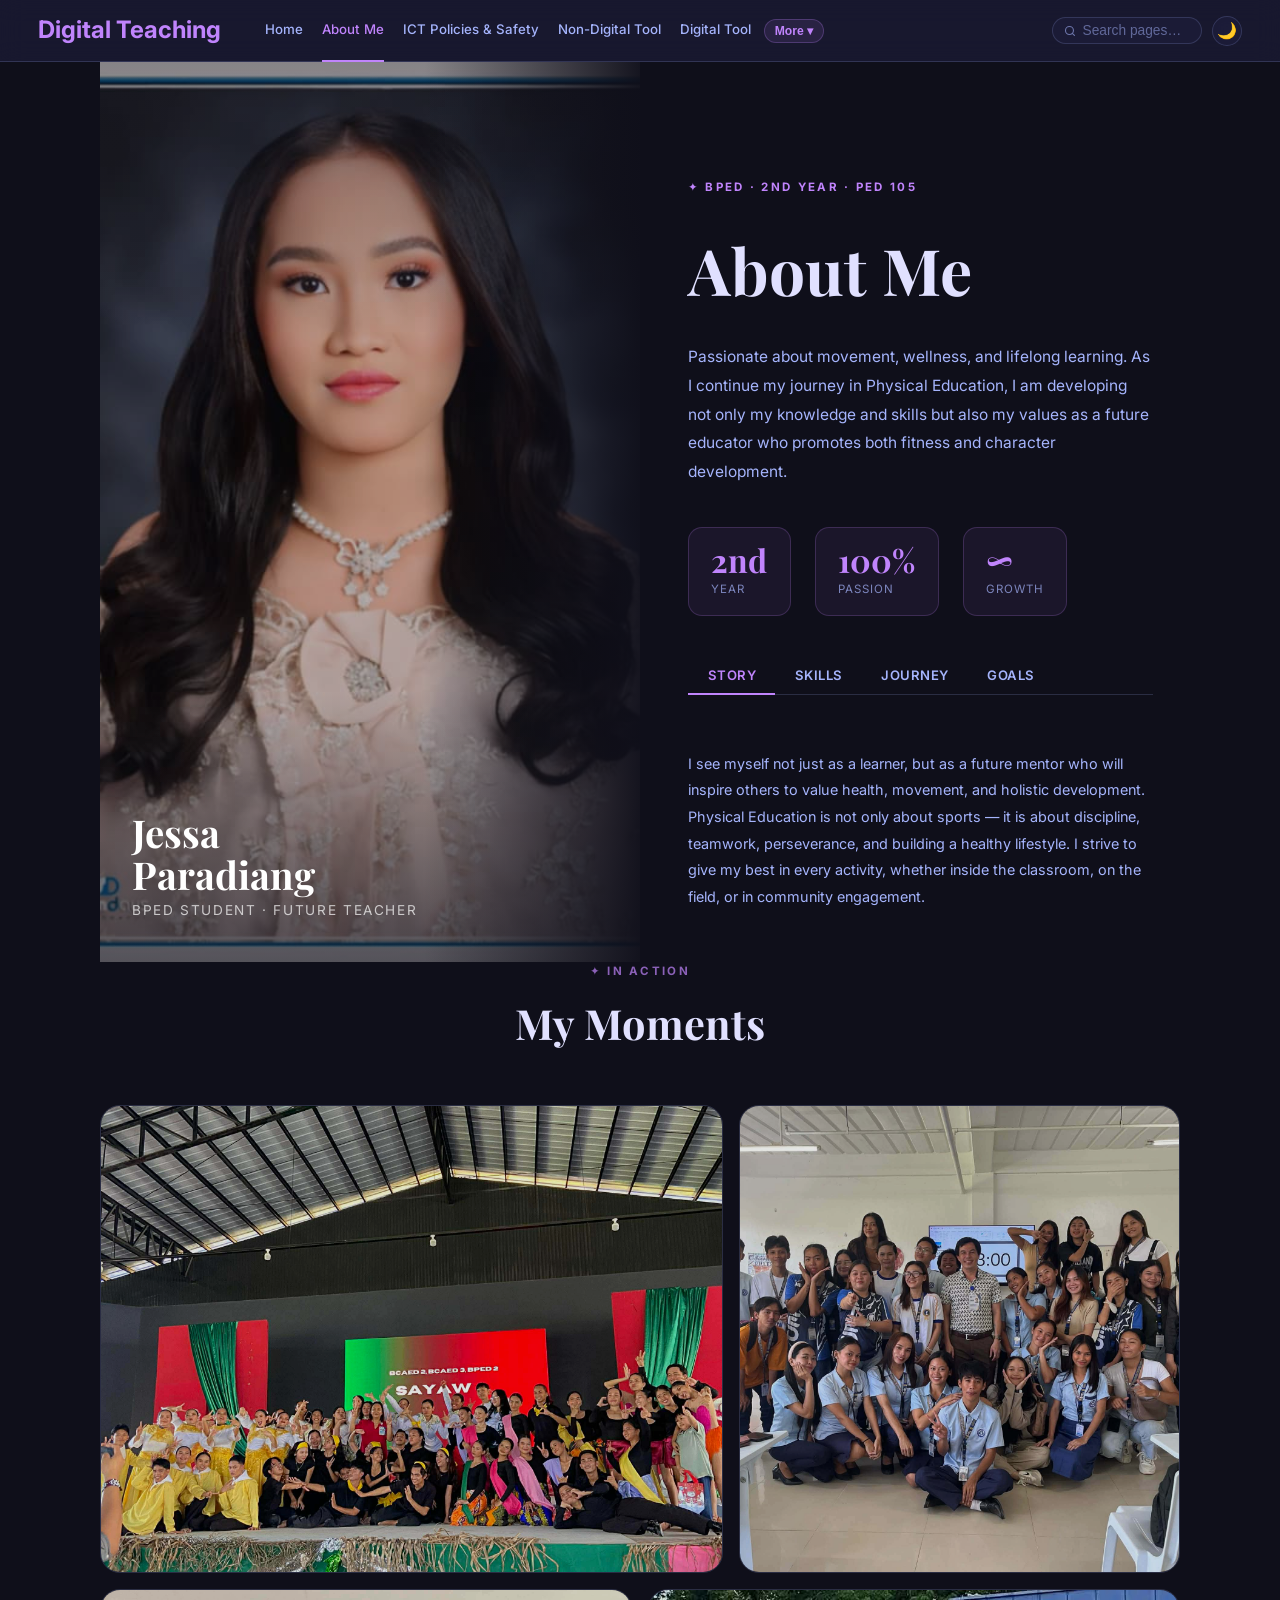
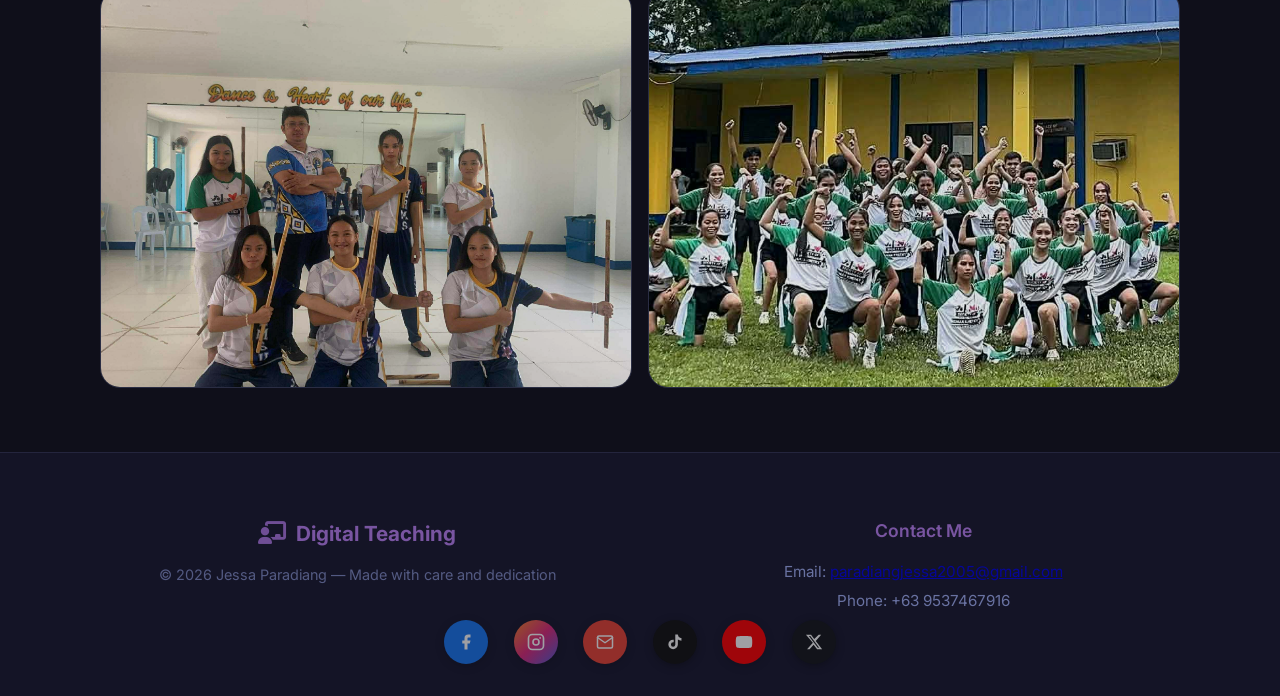
==== About Me.html @ 96b093c8 "Add files via upload" ====
<!DOCTYPE html>
<html lang="en" data-theme="dark">

<head>
    <meta charset="UTF-8" />
    <meta name="viewport" content="width=device-width, initial-scale=1.0" />
    <title>About Me — Jessa Paradiang | BPED Portfolio</title>
    <link rel="stylesheet" href="style.css">
    <link rel="preconnect" href="https://fonts.googleapis.com">
    <link rel="preconnect" href="https://fonts.gstatic.com" crossorigin>
    <link rel="stylesheet" href="https://cdnjs.cloudflare.com/ajax/libs/font-awesome/6.5.0/css/all.min.css"
        integrity="sha512-SnH5WK+bZxgPHs44uWIX+LLJAJ9/2PkPKZ5QiAj6Ta86w+fsb2TkcmfRyVX3pBnMFcV7oQPJkl9QevSCWr3W6A=="
        crossorigin="anonymous" referrerpolicy="no-referrer" />
    <link
        href="https://fonts.googleapis.com/css2?family=Inter:wght@300;400;500;600;700&family=Playfair+Display:ital,wght@0,700;1,400&display=swap"
        rel="stylesheet">
    <script>!function () { var t = localStorage.getItem("theme"); if (t) document.documentElement.setAttribute("data-theme", t) }();</script>
    <style>
        /* ── About Me page exclusive styles ── */

        .about-hero {
            min-height: 100vh;
            display: grid;
            grid-template-columns: 1fr 1fr;
            align-items: center;
            gap: 0;
            position: relative;
            overflow: hidden;
        }

        /* Left side — big photo */
        .about-hero-photo {
            position: relative;
            height: 100vh;
            overflow: hidden;
        }

        .about-hero-photo img {
            width: 100%;
            height: 100%;
            object-fit: cover;
            object-position: top center;
            filter: brightness(0.75) saturate(1.1);
            transition: transform 8s ease, filter 0.5s ease;
        }

        .about-hero-photo:hover img {
            transform: scale(1.04);
        }

        /* Gradient overlay on photo */
        .about-hero-photo::after {
            content: '';
            position: absolute;
            inset: 0;
            background: linear-gradient(to right,
                    rgba(15, 15, 26, 0) 60%,
                    rgba(15, 15, 26, 0.95) 100%), linear-gradient(to bottom,
                    rgba(15, 15, 26, 0.3) 0%,
                    rgba(15, 15, 26, 0) 30%,
                    rgba(15, 15, 26, 0) 70%,
                    rgba(15, 15, 26, 0.6) 100%);
        }

        [data-theme="light"] .about-hero-photo::after {
            background: linear-gradient(to right,
                    rgba(248, 249, 255, 0) 60%,
                    rgba(248, 249, 255, 0.95) 100%);
        }

        /* Floating name tag on photo */
        .photo-name-tag {
            position: absolute;
            bottom: 2.5rem;
            left: 2rem;
            z-index: 2;
            animation: fadeUp 1s ease 0.8s both;
        }

        .photo-name-tag h2 {
            font-family: 'Playfair Display', serif;
            font-size: 2.4rem;
            color: white;
            line-height: 1.1;
            text-align: left;
            margin-bottom: 0.3rem;
        }

        .photo-name-tag p {
            font-size: 0.85rem;
            color: rgba(255, 255, 255, 0.7);
            letter-spacing: 0.12em;
            text-transform: uppercase;
        }

        /* Right side — content */
        .about-hero-content {
            padding: 8rem 5% 4rem 3rem;
            display: flex;
            flex-direction: column;
            justify-content: center;
            gap: 2.5rem;
            max-height: 100vh;
            overflow-y: auto;
            scrollbar-width: none;
        }

        .about-hero-content::-webkit-scrollbar {
            display: none;
        }

        .about-eyebrow {
            font-size: 0.72rem;
            font-weight: 700;
            letter-spacing: 0.2em;
            text-transform: uppercase;
            color: var(--accent);
            opacity: 0.8;
            animation: fadeUp 0.7s ease 0.2s both;
        }

        .about-headline {
            font-family: 'Playfair Display', serif;
            font-size: clamp(2.8rem, 5vw, 4.5rem);
            line-height: 1.05;
            color: var(--text);
            animation: fadeUp 0.7s ease 0.35s both;
        }

        .about-headline em {
            font-style: italic;
            color: var(--accent);
        }

        .about-intro-text {
            font-size: 0.97rem;
            color: var(--text-light);
            line-height: 1.85;
            opacity: 0.9;
            animation: fadeUp 0.7s ease 0.5s both;
        }

        /* Stats row */
        .about-stats-row {
            display: flex;
            gap: 1.5rem;
            animation: fadeUp 0.7s ease 0.65s both;
        }

        .stat-pill {
            display: flex;
            flex-direction: column;
            padding: 1rem 1.4rem;
            background: rgba(192, 132, 252, 0.07);
            border: 1px solid rgba(192, 132, 252, 0.2);
            border-radius: 14px;
            transition: all 0.3s ease;
            cursor: default;
        }

        .stat-pill:hover {
            background: rgba(192, 132, 252, 0.14);
            border-color: var(--accent);
            transform: translateY(-3px);
        }

        .stat-pill .num {
            font-family: 'Playfair Display', serif;
            font-size: 2rem;
            font-weight: 700;
            color: var(--accent);
            line-height: 1;
        }

        .stat-pill .lbl {
            font-size: 0.72rem;
            color: var(--text-light);
            opacity: 0.7;
            margin-top: 0.3rem;
            text-transform: uppercase;
            letter-spacing: 0.08em;
        }

        /* Tab system */
        .about-tabs {
            display: flex;
            gap: 0;
            border-bottom: 1px solid var(--border);
            animation: fadeUp 0.7s ease 0.75s both;
        }

        .tab-btn {
            background: none;
            border: none;
            border-bottom: 2px solid transparent;
            margin-bottom: -1px;
            padding: 0.65rem 1.2rem;
            font-size: 0.82rem;
            font-weight: 600;
            font-family: inherit;
            color: var(--text-light);
            cursor: pointer;
            transition: all 0.25s ease;
            letter-spacing: 0.04em;
            text-transform: uppercase;
        }

        .tab-btn:hover {
            color: var(--accent);
        }

        .tab-btn.active {
            color: var(--accent);
            border-bottom-color: var(--accent);
        }

        .tab-panel {
            display: none;
            animation: fadeUp 0.4s ease;
        }

        .tab-panel.active {
            display: block;
        }

        /* Skills */
        .skills-cloud {
            display: flex;
            flex-wrap: wrap;
            gap: 0.6rem;
            margin-top: 1rem;
        }

        .skill-tag {
            padding: 0.4rem 1rem;
            border-radius: 999px;
            border: 1px solid var(--border);
            font-size: 0.8rem;
            color: var(--text-light);
            background: var(--surface);
            cursor: default;
            transition: all 0.25s ease;
        }

        .skill-tag:hover {
            border-color: var(--accent);
            color: var(--accent);
            background: rgba(192, 132, 252, 0.1);
            transform: translateY(-2px);
        }

        /* Progress bars */
        .progress-item {
            margin-bottom: 1.1rem;
        }

        .progress-head {
            display: flex;
            justify-content: space-between;
            font-size: 0.82rem;
            font-weight: 500;
            color: var(--text);
            margin-bottom: 0.4rem;
        }

        .progress-track {
            height: 5px;
            background: var(--border);
            border-radius: 999px;
            overflow: hidden;
        }

        .progress-fill {
            height: 100%;
            border-radius: 999px;
            background: linear-gradient(90deg, var(--accent-dark), var(--accent));
            width: 0;
            transition: width 1.1s cubic-bezier(0.4, 0, 0.2, 1);
        }

        /* Timeline */
        .timeline {
            position: relative;
            padding-left: 1.4rem;
            margin-top: 0.5rem;
        }

        .timeline::before {
            content: '';
            position: absolute;
            left: 0;
            top: 6px;
            bottom: 6px;
            width: 2px;
            background: linear-gradient(to bottom, var(--accent), transparent);
            border-radius: 2px;
        }

        .tl-item {
            position: relative;
            padding: 0 0 1.6rem 1.2rem;
        }

        .tl-item::before {
            content: '';
            position: absolute;
            left: -1.56rem;
            top: 6px;
            width: 10px;
            height: 10px;
            border-radius: 50%;
            background: var(--accent);
            border: 2px solid var(--bg);
            box-shadow: 0 0 0 3px rgba(192, 132, 252, 0.25);
        }

        .tl-year {
            font-size: 0.68rem;
            font-weight: 700;
            letter-spacing: 0.1em;
            color: var(--accent);
            opacity: 0.75;
            text-transform: uppercase;
        }

        .tl-title {
            font-size: 0.9rem;
            font-weight: 600;
            color: var(--text);
            margin: 0.15rem 0 0.2rem;
        }

        .tl-desc {
            font-size: 0.8rem;
            color: var(--text-light);
            opacity: 0.8;
            line-height: 1.5;
        }

        /* Goals pills */
        .goals-grid {
            display: flex;
            flex-wrap: wrap;
            gap: 0.7rem;
            margin-top: 1rem;
        }

        .goal-pill {
            display: flex;
            align-items: center;
            gap: 0.5rem;
            padding: 0.55rem 1.1rem;
            border-radius: 12px;
            background: var(--surface);
            border: 1px solid var(--border);
            font-size: 0.82rem;
            font-weight: 500;
            color: var(--text-light);
            transition: all 0.25s ease;
            cursor: default;
        }

        .goal-pill:hover {
            border-color: var(--accent);
            color: var(--accent);
            transform: translateY(-2px);
            box-shadow: 0 4px 12px rgba(192, 132, 252, 0.15);
        }

        /* ── Gallery section ── */
        .about-gallery {
            padding: 5rem 5%;
            max-width: 1300px;
            margin: 0 auto;
        }

        .gallery-header {
            text-align: center;
            margin-bottom: 3rem;
        }

        .gallery-header .section-label {
            font-size: 0.72rem;
            font-weight: 700;
            letter-spacing: 0.2em;
            text-transform: uppercase;
            color: var(--accent);
            opacity: 0.7;
            display: block;
            margin-bottom: 0.6rem;
        }

        .gallery-header h2 {
            font-family: 'Playfair Display', serif;
            font-size: 2.6rem;
            color: var(--text);
            margin: 0;
        }

        /* Bento-style photo grid */
        .bento-grid {
            display: grid;
            grid-template-columns: repeat(12, 1fr);
            grid-template-rows: auto;
            gap: 1rem;
        }

        .bento-item {
            position: relative;
            border-radius: 20px;
            overflow: hidden;
            cursor: pointer;
            border: 1px solid var(--border);
        }

        .bento-item.large {
            grid-column: span 7;
            grid-row: span 2;
            min-height: 400px;
        }

        .bento-item.tall {
            grid-column: span 5;
            grid-row: span 2;
            min-height: 400px;
        }

        .bento-item.wide {
            grid-column: span 6;
            min-height: 220px;
        }

        .bento-item.small {
            grid-column: span 6;
            min-height: 220px;
        }

        .bento-item img {
            width: 100%;
            height: 100%;
            object-fit: cover;
            display: block;
            transition: transform 0.6s cubic-bezier(0.4, 0, 0.2, 1), filter 0.4s ease;
            filter: brightness(0.9) saturate(1.05);
        }

        .bento-item:hover img {
            transform: scale(1.06);
            filter: brightness(1) saturate(1.15);
        }

        /* Overlay on bento items */
        .bento-overlay {
            position: absolute;
            inset: 0;
            background: linear-gradient(to top, rgba(15, 15, 26, 0.9) 0%, rgba(15, 15, 26, 0) 50%);
            display: flex;
            flex-direction: column;
            justify-content: flex-end;
            padding: 1.5rem;
            opacity: 0;
            transition: opacity 0.35s ease;
        }

        .bento-item:hover .bento-overlay {
            opacity: 1;
        }

        .bento-tag {
            display: inline-flex;
            align-items: center;
            gap: 0.4rem;
            padding: 0.25rem 0.75rem;
            background: var(--accent);
            color: white;
            border-radius: 999px;
            font-size: 0.7rem;
            font-weight: 600;
            margin-bottom: 0.5rem;
            width: fit-content;
        }

        .bento-caption {
            font-size: 0.9rem;
            color: rgba(255, 255, 255, 0.9);
            font-weight: 500;
        }

        .bento-view-btn {
            margin-top: 0.7rem;
            padding: 0.4rem 1rem;
            background: white;
            color: #1e1b4b;
            border: none;
            border-radius: 999px;
            font-size: 0.75rem;
            font-weight: 700;
            cursor: pointer;
            width: fit-content;
            transition: transform 0.2s ease;
        }

        .bento-view-btn:hover {
            transform: scale(1.05);
        }

        /* Lightbox */
        .lightbox {
            position: fixed;
            inset: 0;
            background: rgba(0, 0, 0, 0.92);
            backdrop-filter: blur(16px);
            z-index: 1000;
            display: flex;
            align-items: center;
            justify-content: center;
            padding: 2rem;
            opacity: 0;
            pointer-events: none;
            transition: opacity 0.3s ease;
        }

        .lightbox.active {
            opacity: 1;
            pointer-events: all;
        }

        .lightbox-inner {
            position: relative;
            max-width: 900px;
            width: 100%;
            text-align: center;
            transform: scale(0.93);
            transition: transform 0.35s ease;
        }

        .lightbox.active .lightbox-inner {
            transform: scale(1);
        }

        .lightbox-inner img {
            width: 100%;
            max-height: 78vh;
            object-fit: contain;
            border-radius: 16px;
            box-shadow: 0 30px 80px rgba(0, 0, 0, 0.6);
            border: 1px solid rgba(192, 132, 252, 0.3);
        }

        #lb-caption {
            margin-top: 1rem;
            color: rgba(255, 255, 255, 0.65);
            font-size: 0.9rem;
            font-style: italic;
        }

        .lb-close {
            position: absolute;
            top: -1.2rem;
            right: -1.2rem;
            width: 42px;
            height: 42px;
            border-radius: 50%;
            background: var(--accent);
            color: white;
            border: none;
            font-size: 1rem;
            cursor: pointer;
            display: flex;
            align-items: center;
            justify-content: center;
            transition: background 0.2s ease, transform 0.2s ease;
            z-index: 10;
        }

        .lb-close:hover {
            background: var(--accent-dark);
            transform: scale(1.1) rotate(90deg);
        }

        /* Animations */
        @keyframes fadeUp {
            from {
                opacity: 0;
                transform: translateY(20px);
            }

            to {
                opacity: 1;
                transform: translateY(0);
            }
        }

        /* Responsive */
        @media (max-width: 900px) {
            .about-hero {
                grid-template-columns: 1fr;
                min-height: auto;
            }

            .about-hero-photo {
                height: 55vw;
                min-height: 280px;
            }

            .about-hero-photo::after {
                background: linear-gradient(to bottom,
                        rgba(15, 15, 26, 0) 40%,
                        rgba(15, 15, 26, 0.95) 100%);
            }

            .about-hero-content {
                padding: 2rem 5% 3rem;
                max-height: none;
                overflow: visible;
            }

            .photo-name-tag {
                display: none;
            }

            .bento-item.large {
                grid-column: span 12;
                min-height: 260px;
            }

            .bento-item.tall {
                grid-column: span 12;
                min-height: 200px;
            }

            .bento-item.wide {
                grid-column: span 12;
                min-height: 180px;
            }

            .bento-item.small {
                grid-column: span 12;
                min-height: 180px;
            }
        }

        @media (max-width: 600px) {
            .about-stats-row {
                flex-wrap: wrap;
                gap: 0.8rem;
            }

            .stat-pill {
                flex: 1;
                min-width: 80px;
            }

            .about-headline {
                font-size: 2.4rem;
            }
        }
    </style>
</head>

<body>

    <header>
        <div class="logo-container">
            <div class="logo">Digital Teaching</div>
        </div>
        <nav id="mainNav">
            <a href="index.html">Home</a>
            <a href="About Me.html" class="active">About Me</a>
            <a href="ict_policies.html">ICT Policies &amp; Safety</a>
            <a href="non_digital_tool.html">Non-Digital Tool</a>
            <a href="digital_tool.html">Digital Tool</a>
            <div class="nav-more-wrap" id="navMoreWrap">
                <button class="nav-more-btn" id="navMoreBtn">More ▾</button>
                <div class="nav-more-dropdown" id="navMoreDropdown">
                    <a href="collaborative_task.html"><span class="nav-emoji">🤝</span>Collaborative Task</a>
                    <a href="flexible_learning.html"><span class="nav-emoji">🔄</span>Flexible Learning</a>
                    <a href="final_reflection.html"><span class="nav-emoji">🌟</span>Final Reflection</a>
                </div>
            </div>
        </nav>
        <div class="header-right">
            <div class="search-wrap">
                <div class="search-input-box">
                    <svg width="14" height="14" viewBox="0 0 24 24" fill="none" stroke="currentColor" stroke-width="2.2"
                        stroke-linecap="round" stroke-linejoin="round">
                        <circle cx="11" cy="11" r="8" />
                        <line x1="21" y1="21" x2="16.65" y2="16.65" />
                    </svg>
                    <input type="text" id="siteSearch" placeholder="Search pages…" autocomplete="off"
                        spellcheck="false">
                </div>
                <div class="search-dropdown" id="searchDropdown"></div>
            </div>
            <button class="theme-toggle" aria-label="Toggle theme">
                <span class="sun">☀</span>
                <span class="moon">🌙</span>
            </button>
        </div>
    </header>

    </div>
    </div>

    <main style="padding-top:0;">

        <!-- ── HERO: split layout ── -->
        <section class="about-hero">

            <!-- Left: full-bleed photo -->
            <div class="about-hero-photo">
                <img src="pics/h2.jpg" alt="Jessa Paradiang">
                <div class="photo-name-tag">
                    <h2>Jessa<br>Paradiang</h2>
                    <p>BPED Student · Future Teacher</p>
                </div>
            </div>

            <!-- Right: content -->
            <div class="about-hero-content">

                <p class="about-eyebrow">✦ BPED · 2nd Year · PED 105</p>

                <h1 class="about-headline">
                    About Me
                </h1>

                <p class="about-intro-text">
                    Passionate about movement, wellness, and lifelong learning. As I continue my journey in Physical
                    Education, I am developing not only my knowledge and skills but also my values as a future educator
                    who promotes both fitness and character development.
                </p>

                <!-- Stats -->
                <div class="about-stats-row">
                    <div class="stat-pill">
                        <span class="num">2nd</span>
                        <span class="lbl">Year</span>
                    </div>
                    <div class="stat-pill">
                        <span class="num">100%</span>
                        <span class="lbl">Passion</span>
                    </div>
                    <div class="stat-pill">
                        <span class="num">∞</span>
                        <span class="lbl">Growth</span>
                    </div>
                </div>

                <!-- Tabs -->
                <div class="about-tabs">
                    <button class="tab-btn active" data-tab="story">Story</button>
                    <button class="tab-btn" data-tab="skills">Skills</button>
                    <button class="tab-btn" data-tab="journey">Journey</button>
                    <button class="tab-btn" data-tab="goals">Goals</button>
                </div>

                <!-- Story -->
                <div class="tab-panel active" id="tab-story">
                    <p style="font-size:0.9rem; color:var(--text-light); line-height:1.85; margin-top:1rem;">
                        I see myself not just as a learner, but as a future mentor who will inspire others to value
                        health, movement, and holistic development. Physical Education is not only about sports — it is
                        about discipline, teamwork, perseverance, and building a healthy lifestyle. I strive to give my
                        best in every activity, whether inside the classroom, on the field, or in community engagement.
                    </p>
                </div>

                <!-- Skills -->
                <div class="tab-panel" id="tab-skills">
                    <div class="skills-cloud">
                        <span class="skill-tag">🏃 Sports & Athletics</span>
                        <span class="skill-tag">💃 Dance & Movement</span>
                        <span class="skill-tag">🧘 Fitness Training</span>
                        <span class="skill-tag">📋 Lesson Planning</span>
                        <span class="skill-tag">🗣️ Teaching Strategies</span>
                        <span class="skill-tag">🤝 Team Leadership</span>
                        <span class="skill-tag">💪 Physical Conditioning</span>
                        <span class="skill-tag">🏆 Sportsmanship</span>
                    </div>
                    <div style="margin-top:1.4rem;">
                        <div class="progress-item">
                            <div class="progress-head"><span>Sports & Athletics</span><span>88%</span></div>
                            <div class="progress-track">
                                <div class="progress-fill" data-w="88"></div>
                            </div>
                        </div>
                        <div class="progress-item">
                            <div class="progress-head"><span>Dance & Movement</span><span>85%</span></div>
                            <div class="progress-track">
                                <div class="progress-fill" data-w="85"></div>
                            </div>
                        </div>
                        <div class="progress-item">
                            <div class="progress-head"><span>Lesson Planning</span><span>80%</span></div>
                            <div class="progress-track">
                                <div class="progress-fill" data-w="80"></div>
                            </div>
                        </div>
                        <div class="progress-item">
                            <div class="progress-head"><span>Teaching Strategies</span><span>75%</span></div>
                            <div class="progress-track">
                                <div class="progress-fill" data-w="75"></div>
                            </div>
                        </div>
                    </div>
                </div>

                <!-- Journey -->
                <div class="tab-panel" id="tab-journey">
                    <div class="timeline" style="margin-top:1rem;">
                        <div class="tl-item">
                            <div class="tl-year">2024</div>
                            <div class="tl-title">Enrolled in BPED Program</div>
                            <div class="tl-desc">Began my journey discovering the passion for teaching and movement.
                            </div>
                        </div>
                        <div class="tl-item">
                            <div class="tl-year">2024 – 2025</div>
                            <div class="tl-title">First Year — Foundations</div>
                            <div class="tl-desc">Anatomy, basic sports, health education, and classroom fundamentals.
                            </div>
                        </div>
                        <div class="tl-item">
                            <div class="tl-year">2025 – 2026</div>
                            <div class="tl-title">Second Year — Deepening Skills</div>
                            <div class="tl-desc">Advanced teaching strategies, dance, fitness, and practical lesson
                                planning.</div>
                        </div>
                        <div class="tl-item">
                            <div class="tl-year">Future</div>
                            <div class="tl-title">Licensed PE Teacher</div>
                            <div class="tl-desc">Aspiring to inspire students through movement and holistic education.
                            </div>
                        </div>
                    </div>
                </div>

                <!-- Goals -->
                <div class="tab-panel" id="tab-goals">
                    <div class="goals-grid">
                        <div class="goal-pill">🏫 Become a Licensed PE Teacher</div>
                        <div class="goal-pill">🌟 Inspire Student Confidence</div>
                        <div class="goal-pill">🤸 Promote Active Lifestyles</div>
                        <div class="goal-pill">📚 Continue Learning</div>
                        <div class="goal-pill">💚 Build Healthy Communities</div>
                        <div class="goal-pill">🎓 Complete BPED Degree</div>
                        <div class="goal-pill">🌱 Nurture Future Leaders</div>
                    </div>
                </div>

            </div>
        </section>

        <!-- ── GALLERY: bento grid ── -->
        <section class="about-gallery">
            <div class="gallery-header">
                <span class="section-label">✦ In Action</span>
                <h2>My Moments</h2>
            </div>

            <div class="bento-grid">
                <div class="bento-item large" data-src="pics/pic3.jpg"
                    data-cap="Students actively participating in PE class">
                    <img src="pics/pic3.jpg" alt="PE class activity">
                    <div class="bento-overlay">
                        <span class="bento-tag">📸 Featured</span>
                        <p class="bento-caption">Students actively participating in PE class</p>
                        <button class="bento-view-btn">View Photo</button>
                    </div>
                </div>
                <div class="bento-item tall" data-src="pics/pic4.jpg"
                    data-cap="Building teamwork through outdoor activities">
                    <img src="pics/pic4.jpg" alt="Teamwork activity">
                    <div class="bento-overlay">
                        <span class="bento-tag"></span>
                        <p class="bento-caption"> </p>
                        <button class="bento-view-btn">View Photo</button>
                    </div>
                </div>
                <div class="bento-item wide" data-src="pics/pic 2.jpg"
                    data-cap="Developing skills and personal confidence">
                    <img src="pics/pic 2.jpg" alt="Skills development">
                    <div class="bento-overlay">
                        <span class="bento-tag">💪 Fitness</span>
                        <p class="bento-caption">Developing skills and personal confidence</p>
                        <button class="bento-view-btn">View Photo</button>
                    </div>
                </div>
                <div class="bento-item small" data-src="pics/pic1.jpg" data-cap="Guiding students toward growth">
                    <img src="pics/pic1.jpg" alt="Teacher guidance">
                    <div class="bento-overlay">
                        <span class="bento-tag">🎓 🤝 Teamwork</span>
                        <p class="bento-caption">Building teamwork and collaboration</p>
                        <button class="bento-view-btn">View Photo</button>
                    </div>
                </div>
            </div>
        </section>

    </main>

    <!-- Lightbox -->
    <div class="lightbox" id="lightbox">
        <div class="lightbox-inner">
            <button class="lb-close" id="lbClose">✕</button>
            <img id="lb-img" src="" alt="">
            <p id="lb-caption"></p>
        </div>
    </div>

    <footer>
        <div class="footer-content">
            <div class="footer-brand">
                <div class="footer-logo">
                    <i class="fas fa-chalkboard-teacher"></i>
                    Digital Teaching
                </div>
                <p class="footer-copyright">© 2026 Jessa Paradiang — Made with care and dedication</p>
            </div>
            <div class="contact-info">
                <h4>Contact Me</h4>
                <p>Email: <a href="https://paradiangjessa2005@gmail.com.google.com/">
                        paradiangjessa2005@gmail.com</a>
                </p>
                <p>Phone: +63 9537467916</p>
            </div>
        </div>

        <!-- Circle social icons at the bottom -->
        <div class="footer-social-bar">
            <div class="social-links">

                <a href="https://www.facebook.com/jessa.maninantan.paradiang" target="_blank" rel="noopener noreferrer"
                    aria-label="Facebook" class="social-btn social-fb">
                    <svg xmlns="http://www.w3.org/2000/svg" width="18" height="18" viewBox="0 0 24 24"
                        fill="currentColor">
                        <path d="M18 2h-3a5 5 0 0 0-5 5v3H7v4h3v8h4v-8h3l1-4h-4V7a1 1 0 0 1 1-1h3z" />
                    </svg>

                </a>

                <a href="https://www.instagram.com/jessaparadiang" target="_blank" rel="noopener noreferrer"
                    aria-label="Instagram" class="social-btn social-ig">
                    <svg xmlns="http://www.w3.org/2000/svg" width="18" height="18" viewBox="0 0 24 24" fill="none"
                        stroke="currentColor" stroke-width="2.2" stroke-linecap="round" stroke-linejoin="round">
                        <rect x="2" y="2" width="20" height="20" rx="5" ry="5" />
                        <circle cx="12" cy="12" r="4" />
                        <circle cx="17.5" cy="6.5" r="1.2" fill="currentColor" stroke="none" />
                    </svg>

                </a>

                <a href="mailto:paradiangjessa2005@gmail.com" aria-label="Gmail" class="social-btn social-email">
                    <svg xmlns="http://www.w3.org/2000/svg" width="18" height="18" viewBox="0 0 24 24" fill="none"
                        stroke="currentColor" stroke-width="2" stroke-linecap="round" stroke-linejoin="round">
                        <rect x="2" y="4" width="20" height="16" rx="2" />
                        <polyline points="22,6 12,13 2,6" />
                    </svg>

                </a>

                <a href="https://www.tiktok.com/@jessaparadiang" target="_blank" rel="noopener noreferrer"
                    aria-label="TikTok" class="social-btn social-tiktok">
                    <svg xmlns="http://www.w3.org/2000/svg" width="18" height="18" viewBox="0 0 24 24"
                        fill="currentColor">
                        <path
                            d="M19.59 6.69a4.83 4.83 0 0 1-3.77-4.25V2h-3.45v13.67a2.89 2.89 0 0 1-2.88 2.5 2.89 2.89 0 0 1-2.89-2.89 2.89 2.89 0 0 1 2.89-2.89c.28 0 .54.04.79.1V9.01a6.33 6.33 0 0 0-.79-.05 6.34 6.34 0 0 0-6.34 6.34 6.34 6.34 0 0 0 6.34 6.34 6.34 6.34 0 0 0 6.33-6.34V8.69a8.18 8.18 0 0 0 4.78 1.52V6.75a4.85 4.85 0 0 1-1.01-.06z" />
                    </svg>

                </a>

                <a href="https://www.youtube.com/@jessaparadiang" target="_blank" rel="noopener noreferrer"
                    aria-label="YouTube" class="social-btn social-youtube">
                    <svg xmlns="http://www.w3.org/2000/svg" width="18" height="18" viewBox="0 0 24 24"
                        fill="currentColor">
                        <path
                            d="M22.54 6.42a2.78 2.78 0 0 0-1.95-1.96C18.88 4 12 4 12 4s-6.88 0-8.59.46A2.78 2.78 0 0 0 1.46 6.42 29 29 0 0 0 1 12a29 29 0 0 0 .46 5.58 2.78 2.78 0 0 0 1.95 1.96C5.12 20 12 20 12 20s6.88 0 8.59-.46a2.78 2.78 0 0 0 1.96-1.96A29 29 0 0 0 23 12a29 29 0 0 0-.46-5.58z" />
                        <polygon points="9.75 15.02 15.5 12 9.75 8.98 9.75 15.02" fill="white" />
                    </svg>

                </a>

                <a href="https://twitter.com/jessaparadiang" target="_blank" rel="noopener noreferrer"
                    aria-label="X (Twitter)" class="social-btn social-x">
                    <svg xmlns="http://www.w3.org/2000/svg" width="18" height="18" viewBox="0 0 24 24"
                        fill="currentColor">
                        <path
                            d="M18.244 2.25h3.308l-7.227 8.26 8.502 11.24H16.17l-4.714-6.231-5.401 6.231H2.747l7.73-8.835L1.254 2.25H8.08l4.253 5.622zm-1.161 17.52h1.833L7.084 4.126H5.117z" />
                    </svg>

                </a>

            </div>
        </div>
    </footer>


    <script src="index.js"></script>
    <script src="search.js"></script>
    <script>
        // ── Tabs ──
        document.querySelectorAll('.tab-btn').forEach(btn => {
            btn.addEventListener('click', () => {
                document.querySelectorAll('.tab-btn').forEach(b => b.classList.remove('active'));
                document.querySelectorAll('.tab-panel').forEach(p => p.classList.remove('active'));
                btn.classList.add('active');
                const panel = document.getElementById('tab-' + btn.dataset.tab);
                panel.classList.add('active');
                // Animate progress bars when skills tab opens
                if (btn.dataset.tab === 'skills') {
                    setTimeout(() => {
                        panel.querySelectorAll('.progress-fill').forEach(bar => {
                            bar.style.width = bar.dataset.w + '%';
                        });
                    }, 80);
                }
            });
        });

        // ── Lightbox ──
        function openLB(src, cap) {
            document.getElementById('lb-img').src = src;
            document.getElementById('lb-caption').textContent = cap;
            document.getElementById('lightbox').classList.add('active');
            document.body.style.overflow = 'hidden';
        }
        function closeLB() {
            document.getElementById('lightbox').classList.remove('active');
            document.body.style.overflow = '';
        }
        document.querySelectorAll('.bento-item').forEach(item => {
            const src = item.dataset.src;
            const cap = item.dataset.cap;
            item.querySelector('.bento-view-btn')?.addEventListener('click', e => { e.stopPropagation(); openLB(src, cap); });
            item.addEventListener('click', () => openLB(src, cap));
        });
        document.getElementById('lbClose').addEventListener('click', closeLB);
        document.getElementById('lightbox').addEventListener('click', e => { if (e.target === e.currentTarget) closeLB(); });
        document.addEventListener('keydown', e => { if (e.key === 'Escape') closeLB(); });
    </script>
</body>

</html>
---- style.css ----
* {
    margin: 0;
    padding: 0;
    box-sizing: border-box;
}

:root {
    --bg: #0f0f1a;
    --text: #e0e0ff;
    --text-light: #a5b4fc;
    --accent: #c084fc;
    --accent-dark: #9f7aea;
    --surface: rgba(30, 30, 60, 0.6);
    --border: rgba(165, 180, 252, 0.18);
    --transition: all 0.4s ease;
}

[data-theme="light"] {
    --bg: #f8f9ff;
    --text: #1e1b4b;
    --text-light: #4f46e5;
    --accent: #7c3aed;
    --accent-dark: #6d28d9;
    --surface: rgba(245, 245, 255, 0.75);
    --border: rgba(99, 102, 241, 0.2);
}

body {
    font-family: 'Inter', system-ui, sans-serif;
    background: var(--bg);
    color: var(--text);
    min-height: 100vh;
    line-height: 1.6;
    transition: var(--transition);
}

/* Theme Toggle */
.theme-toggle {
    width: 30px;
    height: 30px;
    border-radius: 50%;
    background: var(--surface);
    border: 1px solid var(--border);
    font-size: 1rem;
    cursor: pointer;
    display: flex;
    align-items: center;
    justify-content: center;
    backdrop-filter: blur(10px);
    transition: all 0.3s ease;
    color: var(--accent);
    flex-shrink: 0;
    position: relative;
}

.theme-toggle:hover {
    transform: scale(1.1);
    background: var(--accent);
    color: white;
}

.theme-toggle span {
    position: absolute;
    transition: all 0.4s ease;
}

.theme-toggle .sun {
    opacity: 0;
    transform: scale(0.7) rotate(90deg);
}

.theme-toggle .moon {
    opacity: 1;
}

[data-theme="light"] .theme-toggle .sun {
    opacity: 1;
    transform: scale(1) rotate(0deg);
}

[data-theme="light"] .theme-toggle .moon {
    opacity: 0;
    transform: scale(0.7) rotate(-90deg);
}

/* Header */
header {
    position: fixed;
    top: 0;
    left: 0;
    right: 0;
    height: 62px;
    padding: 0 3%;
    display: flex;
    align-items: center;
    background: var(--surface);
    backdrop-filter: blur(12px);
    border-bottom: 1px solid var(--border);
    z-index: 90;
    transition: transform 0.35s cubic-bezier(0.4, 0, 0.2, 1);
}

header.header-hidden {
    transform: translateY(-100%);
}

.logo-container {
    flex-shrink: 0;
    margin-right: 1.5rem;
}

.logo {
    font-size: 1.5rem;
    font-weight: 700;
    color: var(--accent);
    white-space: nowrap;
}

nav {
    display: flex;
    align-items: center;
    height: 62px;
    flex: 1;
    min-width: 0;
}

nav a {
    margin-left: 1.2rem;
    color: var(--text-light);
    text-decoration: none;
    font-weight: 500;
    font-size: 0.83rem;
    transition: var(--transition);
    white-space: nowrap;
    height: 62px;
    display: flex;
    align-items: center;
    border-bottom: 2px solid transparent;
    flex-shrink: 0;
}

nav a:hover,
nav a.active {
    color: var(--accent);
    border-bottom-color: var(--accent);
}

.nav-more-btn {
    display: flex;
    align-items: center;
    gap: 3px;
    margin-left: 0.8rem;
    padding: 0.25rem 0.6rem;
    background: rgba(192, 132, 252, 0.1);
    border: 1px solid rgba(192, 132, 252, 0.25);
    border-radius: 999px;
    color: var(--accent);
    font-size: 0.76rem;
    font-weight: 600;
    cursor: pointer;
}

.nav-more-btn:hover {
    background: rgba(192, 132, 252, 0.2);
}

.nav-more-wrap {
    position: relative;
    display: flex;
    align-items: center;
    flex-shrink: 0;
}

.header-right {
    display: flex;
    align-items: center;
    gap: 0.6rem;
    flex-shrink: 0;
    margin-left: 0.8rem;
}

.search-wrap {
    position: relative;
}

.search-input-box {
    display: flex;
    align-items: center;
    gap: 0.4rem;
    background: var(--surface);
    border: 1px solid var(--border);
    border-radius: 999px;
    padding: 0.3rem 0.8rem 0.3rem 0.7rem;
    width: 150px;
    transition: border-color 0.3s ease, box-shadow 0.3s ease;
}

.search-input-box:focus-within {
    border-color: var(--accent);
    box-shadow: 0 0 0 3px rgba(192, 132, 252, 0.15);
}

.search-input-box svg {
    color: var(--text-light);
    opacity: 0.6;
}

#siteSearch {
    background: transparent;
    border: none;
    outline: none;
    color: var(--text);
    font-size: 0.86rem;
    width: 100%;
}

#siteSearch::placeholder {
    color: var(--text-light);
    opacity: 0.5;
}

.search-dropdown {
    position: absolute;
    top: calc(100% + 8px);
    right: 0;
    width: 340px;
    background: var(--bg);
    border: 1px solid var(--border);
    border-radius: 14px;
    box-shadow: 0 12px 40px rgba(0, 0, 0, 0.4);
    z-index: 200;
    display: none;
    backdrop-filter: blur(16px);
}

.search-dropdown.open {
    display: block;
    animation: dropIn 0.2s ease;
}

@keyframes dropIn {
    from {
        opacity: 0;
        transform: translateY(-6px);
    }

    to {
        opacity: 1;
        transform: translateY(0);
    }
}

/* ── Aesthetic Centered Hero ── */
.hero-split {
    position: relative;
    width: 100%;
    min-height: 85vh;
    /* taller for impact */
    display: flex;
    align-items: center;
    justify-content: center;
    background: var(--bg);
    padding: 2rem 0;
    margin-bottom: 7rem;
    overflow: hidden;
}

.hero-content-wrapper {
    display: flex;
    align-items: center;
    max-width: 1400px;
    /* wider layout */
    width: 100%;
    padding: 0 5%;
    gap: 6rem;
}

.hero-left {
    flex: 1;
    max-width: 650px;
    text-align: left;
    position: relative;
    z-index: 2;
    /* Stronger contrast for dark mode */
    background: linear-gradient(to right, var(--bg) 70%, transparent 100%);
    padding: 3rem 0;
}

.hero-right {
    flex: 1;
    max-width: 550px;
    height: 620px;
    /* fixed height for balance */
    position: relative;
    z-index: 1;
}

.hero-side-img {
    width: 100%;
    height: 100%;
    object-fit: cover;
    object-position: center;
    border-radius: 24px;
    /* softer, aesthetic corners */
    box-shadow: 0 20px 60px rgba(0, 0, 0, 0.6),
        0 0 0 1px rgba(192, 132, 252, 0.15);
    transform: scale(1.02);
    transition: transform 0.6s ease;
}

.hero-split:hover .hero-side-img {
    transform: scale(1.05);
}

/* Bigger, centered banner */
.hero-banner {
    text-align: center;
    margin-bottom: 2.5rem;
}

.hero-banner-text {
    display: inline-block;
    background: rgba(192, 132, 252, 0.22);
    border: 1px solid rgba(192, 132, 252, 0.45);
    backdrop-filter: blur(16px);
    color: #ffffff;
    font-size: 1.15rem;
    /* bigger */
    font-weight: 800;
    letter-spacing: 0.28em;
    text-transform: uppercase;
    padding: 0.9rem 2.4rem;
    border-radius: 999px;
    box-shadow: 0 0 40px rgba(192, 132, 252, 0.35);
    text-shadow: 0 2px 12px rgba(0, 0, 0, 0.5);
}

/* Name - bigger & more prominent */
.hero-name {
    font-size: clamp(4.2rem, 10vw, 8rem);
    /* much larger */
    font-weight: 800;
    color: #ffffff;
    line-height: 0.95;
    margin-bottom: 1.2rem;
    text-shadow:
        0 4px 20px rgba(0, 0, 0, 0.7),
        0 0 30px rgba(192, 132, 252, 0.4);
    /* subtle purple glow for dark mode */
    letter-spacing: -0.02em;
}

.tagline {
    font-size: 1.4rem;
    color: rgba(192, 132, 252, 0.95);
    margin-bottom: 1rem;
    font-weight: 500;
}

.hero-instructor {
    font-size: 1.1rem;
    color: rgba(192, 132, 252, 0.95);
    font-weight: 400;
}

/* ── Mobile / smaller screens ── */
@media (max-width: 1100px) {
    .hero-content-wrapper {
        flex-direction: column;
        gap: 3rem;
        padding: 0 6%;
    }

    .hero-left {
        text-align: center;
        background: none;
        padding: 2rem 0;
        max-width: 100%;
    }

    .hero-right {
        height: 480px;
        max-width: 420px;
        margin: 0 auto;
    }

    .hero-banner {
        margin-bottom: 1.8rem;
    }

    .hero-name {
        font-size: clamp(3.8rem, 9vw, 6rem);
    }
}

@media (max-width: 600px) {
    .hero-split {
        min-height: 100vh;
        padding-top: 80px;
        /* account for fixed header */
    }

    .hero-right {
        height: 420px;
    }

    .hero-name {
        font-size: clamp(3.2rem, 11vw, 5rem);
    }

    .hero-banner-text {
        font-size: 1rem;
        padding: 0.7rem 1.8rem;
    }
}

/* Main content */
main {
    padding: 0 0 4rem;
    max-width: 1200px;
    margin: 0 auto;
}

main>section:not(.hero-split) {
    padding: 0 5%;
}

/* Mission section */
.mission {
    padding: 3rem;
    background: var(--surface);
    border-radius: 16px;
    border: 1px solid var(--border);
    backdrop-filter: blur(8px);
    margin: 3rem 5%;
}

.mission-inner {
    display: flex;
    align-items: center;
    gap: 3rem;
}

.mission-text {
    flex: 1;
}

.mission-photo {
    flex-shrink: 0;
    width: 280px;
}

.mission-photo img {
    width: 100%;
    height: 220px;
    object-fit: cover;
    border-radius: 12px;
    border: 2px solid var(--border);
    box-shadow: 0 8px 24px rgba(0, 0, 0, 0.3);
}

@media (max-width: 768px) {
    .mission-inner {
        flex-direction: column;
        gap: 1.5rem;
    }

    .mission-photo {
        width: 100%;
    }

    .mission-photo img {
        height: 200px;
    }
}

/* Philosophy & other sections */
.philosophy-section {
    padding: 3rem;
    background: var(--surface);
    border-radius: 16px;
    border: 1px solid var(--border);
    backdrop-filter: blur(8px);
    margin: 6rem 5%;
}

h2 {
    font-size: 3.2rem;
    margin-bottom: 2.5rem;
    color: var(--accent);
    text-align: center;
}

.philosophy-photos-grid {
    display: grid;
    grid-template-columns: 1fr 1fr;
    gap: 2rem;
    margin-top: 2.5rem;
}

.philosophy-img-side {
    width: 100%;
    height: 240px;
    object-fit: cover;
    border-radius: 12px;
}

@media (max-width: 768px) {
    .philosophy-photos-grid {
        grid-template-columns: 1fr;
    }

    .philosophy-img-side {
        height: 200px;
    }
}

/* Footer - Colorlib-inspired dark/minimal layout */
footer {
    background: var(--surface);
    /* semi-transparent dark/light compatible */
    border-top: 1px solid var(--border);
    padding: 4rem 5% 2.5rem;
    color: var(--text-light);
    font-size: 0.95rem;
}

.footer-content {
    max-width: 1100px;
    margin: 0 auto;
    display: flex;
    flex-wrap: wrap;
    justify-content: space-between;
    align-items: flex-start;
    gap: 3rem 2rem;
}

.footer-brand {
    flex: 1 1 250px;
    text-align: center;
    /* or left on desktop */
}

.footer-logo {
    font-size: 1.3rem;
    font-weight: 700;
    color: var(--accent);
    display: flex;
    align-items: center;
    justify-content: center;
    gap: 0.6rem;
    margin-bottom: 0.8rem;
}

.footer-logo i {
    font-size: 1.4rem;
    opacity: 0.9;
}

.footer-copyright {
    margin: 0;
    opacity: 0.75;
    font-size: 0.9rem;
}

.contact-info {
    flex: 1 1 250px;
    text-align: center;
}

.contact-info h4 {
    font-size: 1.1rem;
    color: var(--accent);
    margin-bottom: 1rem;
    font-weight: 600;
}

.contact-info p {
    margin: 0.4rem 0;
    line-height: 1.5;
}

.social-links {
    flex: 1 1 250px;
    display: flex;
    justify-content: center;
    align-items: center;
    gap: 1.6rem;
}

.social-links a {
    color: #fff;
    font-size: 1.35rem;
    width: 44px;
    height: 44px;
    display: flex;
    align-items: center;
    justify-content: center;
    border-radius: 50%;
    background: #7c3aed;
    border: none;
    transition: all 0.25s ease;
    box-shadow: 0 2px 8px rgba(0, 0, 0, 0.25);
}

.social-links a:hover {
    transform: translateY(-4px) scale(1.12);
    box-shadow: 0 8px 22px rgba(0, 0, 0, 0.35);
    filter: brightness(1.15);
}

/* Brand colours per icon */
.social-links a.social-fb {
    background: #1877F2;
}

.social-links a.social-ig {
    background: linear-gradient(135deg, #f58529, #dd2a7b, #515bd4);
}

.social-links a.social-email {
    background: #EA4335;
}

.social-links a.social-tiktok {
    background: #111111;
    box-shadow: 0 2px 8px rgba(0, 0, 0, 0.4);
}

.social-links a.social-youtube {
    background: #FF0000;
}

.social-links a.social-x {
    background: #14171A;
    box-shadow: 0 2px 8px rgba(0, 0, 0, 0.4);
}

/* Light mode — same brand colours, just a bit more shadow */
[data-theme="light"] .footer-content {
    color: var(--text);
}

[data-theme="light"] .social-links a {
    box-shadow: 0 3px 10px rgba(0, 0, 0, 0.2);
}

[data-theme="light"] .social-links a:hover {
    box-shadow: 0 8px 24px rgba(0, 0, 0, 0.3);
}

/* Mobile stacking - Colorlib style */
@media (max-width: 768px) {
    .footer-content {
        flex-direction: column;
        text-align: center;
        gap: 2.5rem;
    }

    .footer-brand,
    .contact-info,
    .social-links {
        width: 100%;
    }

    .social-links {
        gap: 2rem;
    }
}


/* ── Keep your original nav-more-dropdown, search-dropdown, lightbox etc. styles here if needed ── */
/* If you had more custom styles (cards, lightbox, stats, etc.) add them below this comment */

@media (max-width: 600px) {
    .search-input-box {
        width: 100px;
    }
}

/* About me images */
.about-main-photo {
    margin: 2.5rem 0;
}

.about-main-photo img {
    width: 100%;
    max-height: 480px;
    object-fit: cover;
    border-radius: 12px;
    box-shadow: 0 8px 20px rgba(0, 0, 0, 0.2);
}

.about-photos-grid {
    display: grid;
    grid-template-columns: repeat(auto-fit, minmax(280px, 1fr));
    gap: 1.8rem;
    margin: 3rem 0;
}

.about-photo-item {
    border-radius: 12px;
    overflow: hidden;
    box-shadow: 0 4px 12px rgba(0, 0, 0, 0.15);
    text-align: center;
}

.about-photo-item img {
    width: 100%;
    height: 220px;
    object-fit: cover;
}

.photo-caption {
    padding: 0.8rem;
    margin: 0;
    font-size: 0.95rem;
    opacity: 0.85;
    background: rgba(0, 0, 0, 0.15);
}

/* Philosophy images */
.philosophy-main-photo {
    margin: 2rem 0;
}

.philosophy-img-main {
    width: 100%;
    max-height: 450px;
    object-fit: cover;
    border-radius: 12px;
    box-shadow: 0 10px 30px rgba(0, 0, 0, 0.2);
}

.philosophy-photos-grid {
    display: grid;
    grid-template-columns: 1fr 1fr;
    gap: 2rem;
    margin-top: 2.5rem;
}

.philosophy-photo-item {
    border-radius: 12px;
    overflow: hidden;
}

.philosophy-img-side {
    width: 100%;
    height: 240px;
    object-fit: cover;
}

/* Footer */
footer {
    text-align: center;
    padding: 4rem 0 2rem;
    opacity: 0.6;
    font-size: 0.95rem;
}

/* Logo is now the menu trigger */
button.logo {
    background: none;
    border: none;
    padding: 0;
    cursor: pointer;
    font-family: inherit;
    font-size: 1.5rem;
    font-weight: 700;
    color: var(--accent);
    white-space: nowrap;
    transition: opacity 0.2s ease, transform 0.2s ease;
}

button.logo:hover {
    opacity: 0.8;
    transform: scale(1.02);
}

button.logo.open {
    opacity: 0.7;
}

/* "More ▾" dropdown */
.nav-more-dropdown {
    position: fixed;
    top: 62px;
    min-width: 220px;
    background: var(--surface);
    border: 1px solid var(--border);
    border-radius: 14px;
    box-shadow: 0 16px 48px rgba(0, 0, 0, 0.5), 0 4px 12px rgba(0, 0, 0, 0.3);
    backdrop-filter: blur(20px);
    z-index: 9999;
    overflow: hidden;
    display: none;
    animation: dropIn 0.22s cubic-bezier(0.4, 0, 0.2, 1);
}

.nav-more-dropdown.open {
    display: block;
}

.nav-more-dropdown a {
    display: flex;
    align-items: center;
    gap: 0.75rem;
    padding: 0.75rem 1.1rem;
    color: var(--text-light);
    text-decoration: none;
    font-size: 0.88rem;
    font-weight: 500;
    border-bottom: 1px solid var(--border);
    transition: background 0.2s ease, color 0.2s ease;
    white-space: nowrap;
}

.nav-more-dropdown a:last-child {
    border-bottom: none;
}

.nav-more-dropdown a:hover,
.nav-more-dropdown a.active {
    background: rgba(192, 132, 252, 0.1);
    color: var(--accent);
}

.nav-more-dropdown a .nav-emoji {
    font-size: 1rem;
    width: 20px;
    text-align: center;
}

/* ── Always show hamburger + search on ALL screen sizes ── */
@media (min-width: 901px) {}

@media (max-width: 600px) {

    /* On small phones hide the nav links — all go into drawer */
    header nav {
        display: none;
    }

    .search-input-box {
        width: 100px;
    }

    .search-dropdown {
        width: 240px;
        right: -30px;
    }

    .logo {
        font-size: 0.95rem;
    }
}

@media (max-width: 768px) {
    main {
        padding: 6rem 5% 3rem;
    }

    .philosophy-photos-grid {
        grid-template-columns: 1fr;
    }

    .philosophy-img-side {
        height: 200px;
    }

    .about-photos-grid {
        gap: 1.5rem;
    }

    .search-input-box {
        width: 130px;
    }

    .search-dropdown {
        width: 280px;
        right: -40px;
    }
}

/* ── Interactive About page cards ── */
.main-photo-card {
    position: relative;
    border-radius: 16px;
    overflow: hidden;
    cursor: pointer;
    border: 1px solid var(--border);
    box-shadow: 0 8px 32px rgba(0, 0, 0, 0.3);
}

.main-photo-card img {
    width: 100%;
    max-height: 480px;
    object-fit: cover;
    display: block;
    transition: transform 0.6s ease;
}

.main-photo-card:hover img {
    transform: scale(1.03);
}

.main-photo-overlay {
    position: absolute;
    bottom: 0;
    left: 0;
    right: 0;
    padding: 2rem 1.8rem 1.5rem;
    background: linear-gradient(to top, rgba(0, 0, 0, 0.75), transparent);
    display: flex;
    align-items: flex-end;
    justify-content: space-between;
    gap: 1rem;
    flex-wrap: wrap;
    opacity: 0;
    transform: translateY(8px);
    transition: all 0.4s ease;
}

.main-photo-card:hover .main-photo-overlay {
    opacity: 1;
    transform: translateY(0);
}

.main-photo-tag {
    background: var(--accent);
    color: white;
    font-size: 0.75rem;
    font-weight: 600;
    padding: 0.3rem 0.9rem;
    border-radius: 999px;
}

.main-photo-label {
    color: rgba(255, 255, 255, 0.9);
    font-size: 0.9rem;
    font-style: italic;
}

.about-photos-grid.cards-mode {
    display: grid;
    grid-template-columns: repeat(3, 1fr);
    gap: 1.5rem;
    margin: 2rem 0 1rem;
}

.about-photos-grid.cards-mode .about-photo-item {
    border-radius: 14px;
    background: var(--surface);
    border: 1px solid var(--border);
    box-shadow: 0 4px 20px rgba(0, 0, 0, 0.2);
    transition: transform 0.35s ease, box-shadow 0.35s ease, border-color 0.35s ease;
    cursor: pointer;
    overflow: hidden;
    text-align: left;
}

.about-photos-grid.cards-mode .about-photo-item:hover {
    transform: translateY(-8px) scale(1.01);
    box-shadow: 0 16px 40px rgba(192, 132, 252, 0.2), 0 6px 16px rgba(0, 0, 0, 0.3);
    border-color: var(--accent);
}

.photo-card-inner {
    position: relative;
    overflow: hidden;
    height: 220px;
}

.photo-card-inner img {
    width: 100%;
    height: 100%;
    object-fit: cover;
    display: block;
    transition: transform 0.5s ease;
}

.about-photos-grid.cards-mode .about-photo-item:hover .photo-card-inner img {
    transform: scale(1.08);
}

.photo-card-overlay {
    position: absolute;
    inset: 0;
    background: linear-gradient(135deg, rgba(192, 132, 252, 0.88) 0%, rgba(99, 60, 180, 0.92) 100%);
    display: flex;
    flex-direction: column;
    align-items: center;
    justify-content: center;
    gap: 0.75rem;
    padding: 1.2rem;
    text-align: center;
    opacity: 0;
    transform: scale(0.95);
    transition: opacity 0.35s ease, transform 0.35s ease;
}

.about-photos-grid.cards-mode .about-photo-item:hover .photo-card-overlay {
    opacity: 1;
    transform: scale(1);
}

.overlay-icon {
    font-size: 2.2rem;
    line-height: 1;
}

.overlay-desc {
    font-size: 0.82rem;
    color: rgba(255, 255, 255, 0.92);
    line-height: 1.6;
    max-width: 200px;
}

.view-btn {
    margin-top: 0.3rem;
    padding: 0.45rem 1.2rem;
    background: white;
    color: var(--accent-dark);
    border: none;
    border-radius: 999px;
    font-size: 0.78rem;
    font-weight: 600;
    cursor: pointer;
    transition: background 0.2s ease, transform 0.2s ease;
}

.view-btn:hover {
    background: var(--text);
    transform: scale(1.05);
}

.photo-card-footer {
    padding: 0.9rem 1rem 1rem;
    display: flex;
    align-items: center;
    gap: 0.6rem;
}

.card-number {
    font-size: 0.7rem;
    font-weight: 700;
    color: var(--accent);
    opacity: 0.6;
    letter-spacing: 0.08em;
    min-width: 20px;
}

.photo-card-footer .photo-caption {
    flex: 1;
    font-size: 0.85rem;
    font-weight: 500;
    color: var(--text);
    padding: 0;
    background: none;
    opacity: 0.9;
    margin: 0;
}

.card-tag {
    font-size: 0.68rem;
    font-weight: 600;
    letter-spacing: 0.07em;
    text-transform: uppercase;
    padding: 0.2rem 0.65rem;
    border-radius: 999px;
    background: rgba(192, 132, 252, 0.12);
    color: var(--accent);
    border: 1px solid rgba(192, 132, 252, 0.25);
    white-space: nowrap;
}

/* Lightbox */
.lightbox {
    position: fixed;
    inset: 0;
    background: rgba(0, 0, 0, 0.9);
    backdrop-filter: blur(12px);
    z-index: 1000;
    display: flex;
    align-items: center;
    justify-content: center;
    padding: 2rem;
    opacity: 0;
    pointer-events: none;
    transition: opacity 0.3s ease;
}

.lightbox.active {
    opacity: 1;
    pointer-events: all;
}

.lightbox-content {
    position: relative;
    max-width: 860px;
    width: 100%;
    text-align: center;
    transform: scale(0.92);
    transition: transform 0.35s ease;
}

.lightbox.active .lightbox-content {
    transform: scale(1);
}

.lightbox-content img {
    width: 100%;
    max-height: 75vh;
    object-fit: contain;
    border-radius: 12px;
    box-shadow: 0 24px 60px rgba(0, 0, 0, 0.5);
    border: 1px solid rgba(192, 132, 252, 0.3);
}

#lightbox-caption {
    margin-top: 1rem;
    color: rgba(255, 255, 255, 0.7);
    font-size: 0.9rem;
    font-style: italic;
}

.lightbox-close {
    position: absolute;
    top: -1rem;
    right: -1rem;
    width: 40px;
    height: 40px;
    border-radius: 50%;
    background: var(--accent);
    color: white;
    border: none;
    font-size: 1rem;
    cursor: pointer;
    display: flex;
    align-items: center;
    justify-content: center;
    transition: background 0.2s ease, transform 0.2s ease;
    z-index: 10;
}

.lightbox-close:hover {
    background: var(--accent-dark);
    transform: scale(1.1) rotate(90deg);
}

/* Stats bar */
.about-stats {
    display: grid;
    grid-template-columns: repeat(3, 1fr);
    gap: 1.2rem;
    margin: 2.5rem 0 0;
}

.stat-card {
    background: rgba(192, 132, 252, 0.08);
    border: 1px solid rgba(192, 132, 252, 0.2);
    border-radius: 12px;
    padding: 1.2rem 1rem;
    text-align: center;
    transition: var(--transition);
}

.stat-card:hover {
    background: rgba(192, 132, 252, 0.15);
    transform: translateY(-3px);
}

.stat-card .stat-num {
    font-size: 2rem;
    font-weight: 700;
    color: var(--accent);
    line-height: 1;
}

.stat-card .stat-label {
    font-size: 0.78rem;
    color: var(--text-light);
    margin-top: 0.3rem;
    opacity: 0.8;
}

/* Page badge */
.page-badge {
    display: inline-flex;
    align-items: center;
    gap: 0.5rem;
    padding: 0.35rem 1rem;
    border-radius: 999px;
    font-size: 0.72rem;
    font-weight: 600;
    letter-spacing: 0.08em;
    text-transform: uppercase;
    margin-bottom: 1.5rem;
}

/* Content cards (new pages) */
.content-sections {
    display: flex;
    flex-direction: column;
    gap: 1.5rem;
    margin-top: 2rem;
}

.content-card {
    display: flex;
    gap: 1.5rem;
    padding: 1.8rem;
    background: var(--surface);
    border: 1px solid var(--border);
    border-radius: 16px;
    backdrop-filter: blur(8px);
    transition: border-color 0.3s ease, transform 0.3s ease, box-shadow 0.3s ease;
    align-items: flex-start;
}

.content-card:hover {
    transform: translateX(4px);
}

.card-icon {
    width: 48px;
    height: 48px;
    border-radius: 12px;
    display: flex;
    align-items: center;
    justify-content: center;
    font-size: 1.5rem;
    flex-shrink: 0;
}

.card-body h3 {
    font-size: 1.05rem;
    font-weight: 600;
    color: var(--text);
    margin-bottom: 0.5rem;
}

.card-body p {
    font-size: 0.92rem;
    color: var(--text-light);
    line-height: 1.75;
    opacity: 0.9;
}

/* Reflection box */
.reflection-box {
    margin-top: 3rem;
    padding: 2rem;
    border-radius: 16px;
    border: 1px solid;
    backdrop-filter: blur(8px);
}

.reflection-icon {
    font-size: 1.8rem;
    margin-bottom: 0.8rem;
}

.reflection-box h3 {
    font-size: 1.1rem;
    font-weight: 600;
    color: var(--text);
    margin-bottom: 0.6rem;
}

.reflection-box>p {
    font-size: 0.92rem;
    color: var(--text-light);
    line-height: 1.7;
    margin-bottom: 1.2rem;
    font-style: italic;
}

.reflection-answer {
    min-height: 80px;
    background: var(--surface);
    border: 1px solid var(--border);
    border-radius: 10px;
    padding: 1rem;
    font-size: 0.9rem;
    color: var(--text);
    line-height: 1.6;
    outline: none;
    transition: border-color 0.3s ease;
    font-family: inherit;
}

.reflection-answer:empty::before {
    content: attr(placeholder);
    color: var(--text-light);
    opacity: 0.4;
    pointer-events: none;
}

@media (max-width: 600px) {
    .content-card {
        flex-direction: column;
        gap: 1rem;
    }

    .about-photos-grid.cards-mode {
        grid-template-columns: 1fr;
    }

    .about-stats {
        grid-template-columns: 1fr 1fr;
    }

    .search-dropdown {
        width: 240px;
        right: -80px;
    }
}
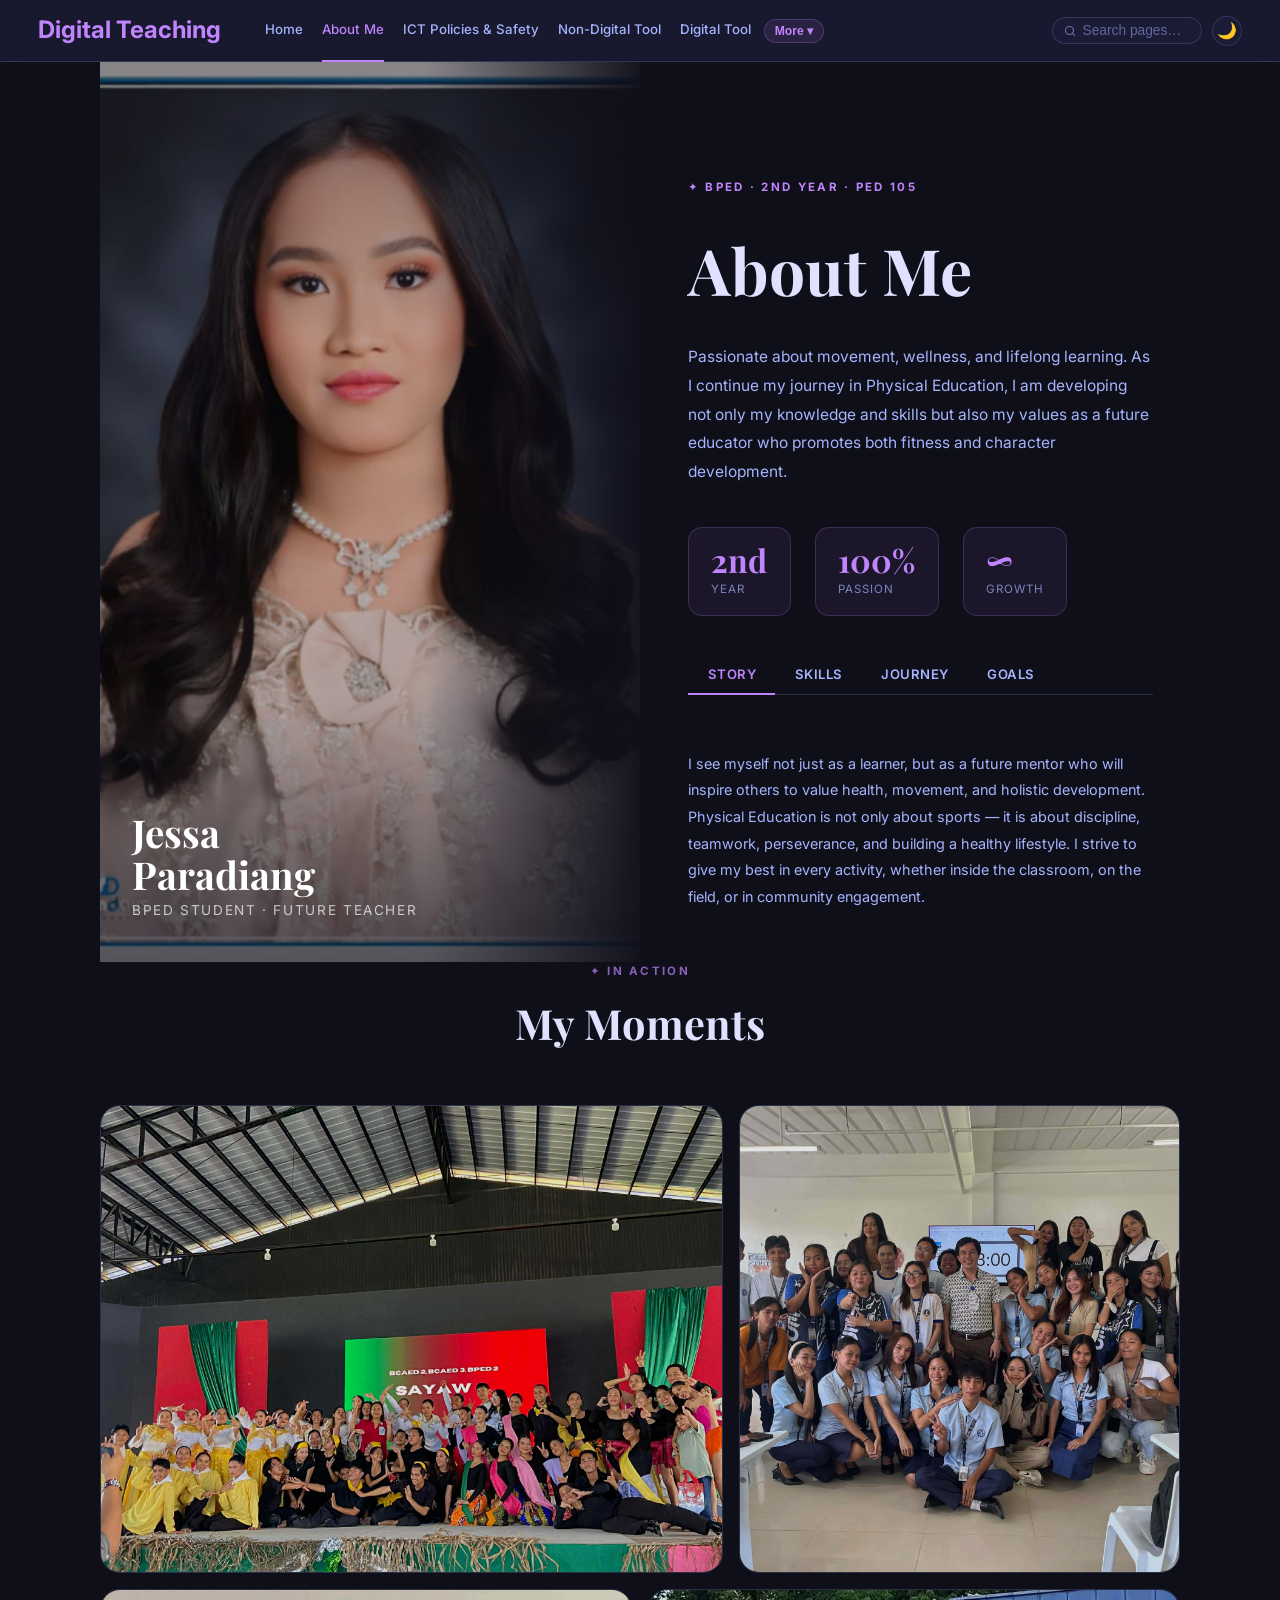
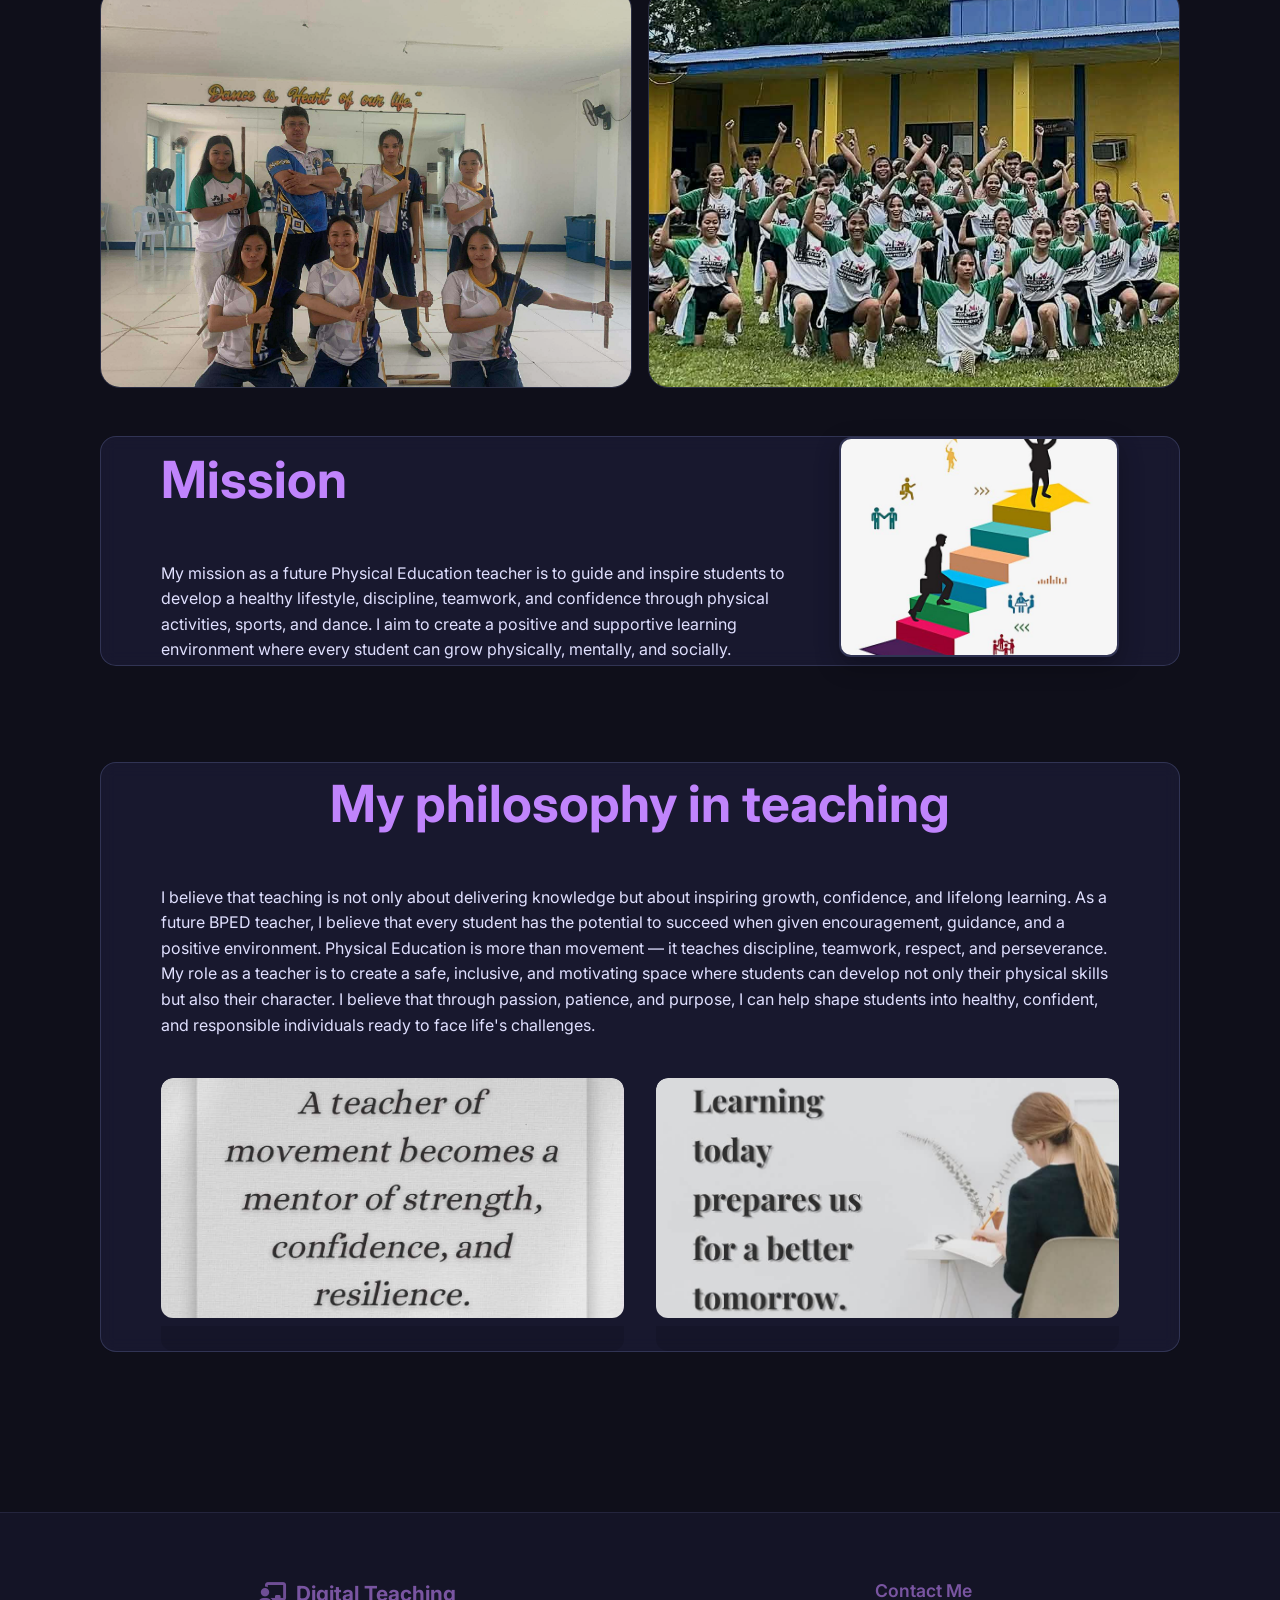
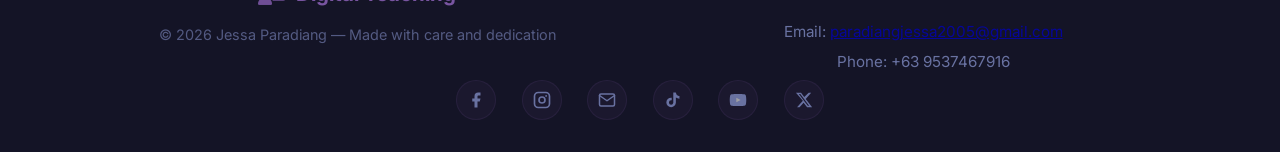
==== commit bad34d58: "Update About Me.html" ====
--- a/About Me.html
+++ b/About Me.html
@@ -897,6 +897,50 @@
             </div>
         </section>
 
+        <section class="mission">
+            <div class="mission-inner">
+                <div class="mission-text">
+                    <h2 style="text-align:left;">Mission</h2>
+                    <p>
+                        My mission as a future Physical Education teacher is to guide and inspire students to develop a
+                        healthy
+                        lifestyle, discipline, teamwork, and confidence through physical activities, sports, and dance.
+                        I aim to
+                        create a positive and supportive learning environment where every student can grow physically,
+                        mentally,
+                        and socially.
+                    </p>
+                </div>
+                <div class="mission-photo">
+                    <img src="pics/b2.png" alt="Mission photo">
+                </div>
+            </div>
+        </section>
+
+        <section class="philosophy-section">
+            <h2>My philosophy in teaching</h2>
+            <p>
+                I believe that teaching is not only about delivering knowledge but about inspiring growth, confidence,
+                and lifelong learning. As a future BPED teacher, I believe that every student has the potential to
+                succeed when given encouragement, guidance, and a positive environment. Physical Education is more than
+                movement — it teaches discipline, teamwork, respect, and perseverance. My role as a teacher is to create
+                a
+                safe, inclusive, and motivating space where students can develop not only their physical skills but also
+                their character. I believe that through passion, patience, and purpose, I can help shape students into
+                healthy, confident, and responsible individuals ready to face life's challenges.
+            </p>
+            <div class="philosophy-photos-grid">
+                <div class="philosophy-photo-item">
+                    <img src="pics/phi2.jpg" alt="Group sports activity" class="philosophy-img-side">
+                    <p class="photo-caption"></p>
+                </div>
+                <div class="philosophy-photo-item">
+                    <img src="pics/phi1.jpg" alt="Student practicing motor skills" class="philosophy-img-side">
+                    <p class="photo-caption"></p>
+                </div>
+            </div>
+        </section>
+
     </main>
 
     <!-- Lightbox -->
@@ -1040,4 +1084,4 @@
     </script>
 </body>
 
-</html>+</html>
--- a/style.css
+++ b/style.css
@@ -589,64 +589,45 @@
 }
 
 .social-links a {
-    color: #fff;
+    color: var(--text-light);
     font-size: 1.35rem;
-    width: 44px;
-    height: 44px;
+    width: 40px;
+    height: 40px;
     display: flex;
     align-items: center;
     justify-content: center;
     border-radius: 50%;
-    background: #7c3aed;
-    border: none;
-    transition: all 0.25s ease;
-    box-shadow: 0 2px 8px rgba(0, 0, 0, 0.25);
+    background: rgba(192, 132, 252, 0.07);
+    border: 1px solid rgba(192, 132, 252, 0.12);
+    transition: all 0.3s ease;
 }
 
 .social-links a:hover {
-    transform: translateY(-4px) scale(1.12);
-    box-shadow: 0 8px 22px rgba(0, 0, 0, 0.35);
-    filter: brightness(1.15);
-}
-
-/* Brand colours per icon */
-.social-links a.social-fb {
-    background: #1877F2;
-}
-
-.social-links a.social-ig {
-    background: linear-gradient(135deg, #f58529, #dd2a7b, #515bd4);
-}
-
-.social-links a.social-email {
-    background: #EA4335;
-}
-
-.social-links a.social-tiktok {
-    background: #111111;
-    box-shadow: 0 2px 8px rgba(0, 0, 0, 0.4);
-}
-
-.social-links a.social-youtube {
-    background: #FF0000;
-}
-
-.social-links a.social-x {
-    background: #14171A;
-    box-shadow: 0 2px 8px rgba(0, 0, 0, 0.4);
-}
-
-/* Light mode — same brand colours, just a bit more shadow */
+    color: var(--accent);
+    background: rgba(192, 132, 252, 0.15);
+    transform: translateY(-3px);
+    box-shadow: 0 8px 20px rgba(192, 132, 252, 0.2);
+}
+
+.social-links a.social-fb:hover {
+    color: #fff;
+    background: #1877f2;
+    border-color: #1877f2;
+    box-shadow: 0 8px 20px rgba(24, 119, 242, 0.4);
+}
+
+/* Light mode tweaks */
 [data-theme="light"] .footer-content {
     color: var(--text);
 }
 
 [data-theme="light"] .social-links a {
-    box-shadow: 0 3px 10px rgba(0, 0, 0, 0.2);
+    background: rgba(124, 58, 237, 0.08);
+    border-color: rgba(124, 58, 237, 0.18);
 }
 
 [data-theme="light"] .social-links a:hover {
-    box-shadow: 0 8px 24px rgba(0, 0, 0, 0.3);
+    background: rgba(124, 58, 237, 0.15);
 }
 
 /* Mobile stacking - Colorlib style */
@@ -1316,3 +1297,301 @@
         right: -80px;
     }
 }
+
+/* ============================================
+   MOBILE / PHONE RESPONSIVE OVERHAUL
+   ============================================ */
+
+@media (max-width: 480px) {
+
+    /* ── Header ── */
+    header {
+        padding: 0 4%;
+        height: 56px;
+    }
+
+    .logo {
+        font-size: 0.85rem !important;
+        padding: 5px 12px !important;
+        letter-spacing: 0.3px !important;
+    }
+
+    .logo-container {
+        margin-right: 0.5rem;
+    }
+
+    /* ── Hero ── */
+    .hero-split {
+        min-height: 100svh;
+        padding-top: 70px;
+    }
+
+    .hero-content-wrapper {
+        flex-direction: column;
+        gap: 1.5rem;
+        padding: 0 5%;
+    }
+
+    .hero-left {
+        text-align: center;
+        padding: 1.5rem 0 0;
+    }
+
+    .hero-banner-text {
+        font-size: 0.85rem;
+        padding: 0.5rem 1.2rem;
+    }
+
+    .hero-name {
+        font-size: clamp(2.4rem, 12vw, 3.5rem) !important;
+        line-height: 1.1;
+    }
+
+    .tagline {
+        font-size: 0.9rem;
+        line-height: 1.6;
+    }
+
+    .hero-instructor {
+        font-size: 0.85rem;
+    }
+
+    .hero-right {
+        height: 280px !important;
+        max-width: 100% !important;
+    }
+
+    .hero-side-img {
+        width: 100%;
+        height: 100%;
+        object-fit: cover;
+        border-radius: 16px;
+    }
+
+    /* ── Sections ── */
+    main {
+        padding: 4rem 4% 3rem !important;
+    }
+
+    h2 {
+        font-size: 1.8rem !important;
+        margin-bottom: 1.2rem !important;
+    }
+
+    p {
+        font-size: 0.95rem;
+        line-height: 1.75;
+    }
+
+    section {
+        margin-bottom: 2.5rem;
+    }
+
+    /* ── Mission ── */
+    .mission-inner {
+        flex-direction: column;
+        gap: 1.2rem;
+    }
+
+    .mission-photo img {
+        height: 180px !important;
+        border-radius: 12px;
+        width: 100%;
+        object-fit: cover;
+    }
+
+    /* ── Philosophy ── */
+    .philosophy-section {
+        padding: 1.8rem 1.2rem !important;
+        margin: 2rem 0 !important;
+        border-radius: 14px;
+    }
+
+    .philosophy-photos-grid {
+        grid-template-columns: 1fr !important;
+        gap: 1rem;
+    }
+
+    .philosophy-img-side {
+        height: 180px !important;
+    }
+
+    /* ── Footer ── */
+    footer {
+        padding: 2.5rem 4% 1.5rem !important;
+    }
+
+    .footer-content {
+        flex-direction: column;
+        align-items: center;
+        gap: 1.5rem;
+        text-align: center;
+    }
+
+    .footer-brand,
+    .contact-info {
+        width: 100%;
+    }
+
+    .footer-logo {
+        font-size: 1rem !important;
+        padding: 8px 16px !important;
+        justify-content: center;
+    }
+
+    .footer-copyright {
+        font-size: 0.8rem;
+    }
+
+    .contact-info h4 {
+        font-size: 1rem;
+        margin-bottom: 0.4rem;
+    }
+
+    .contact-info p {
+        font-size: 0.85rem;
+    }
+
+    /* ── Social circles ── */
+    .footer-social-bar {
+        padding: 14px 8px 18px !important;
+    }
+
+    .footer-social-bar .social-links {
+        gap: 8px !important;
+        flex-wrap: wrap !important;
+        justify-content: center;
+    }
+
+    .social-btn {
+        width: 38px !important;
+        height: 38px !important;
+    }
+
+    .social-links a {
+        width: 38px !important;
+        height: 38px !important;
+    }
+
+    /* ── Search bar ── */
+    .search-input-box {
+        width: 90px !important;
+    }
+
+    .search-dropdown {
+        width: 220px !important;
+        right: -60px !important;
+    }
+
+    /* ── Nav more dropdown ── */
+    .nav-more-dropdown {
+        right: 0;
+        left: auto;
+        min-width: 180px;
+    }
+}
+
+/* ── Extra small phones (SE, Galaxy A series) ── */
+@media (max-width: 360px) {
+    .logo {
+        font-size: 0.78rem !important;
+        padding: 4px 10px !important;
+    }
+
+    .hero-name {
+        font-size: clamp(2rem, 13vw, 3rem) !important;
+    }
+
+    .social-btn,
+    .social-links a {
+        width: 34px !important;
+        height: 34px !important;
+    }
+
+    .footer-social-bar .social-links {
+        gap: 6px !important;
+    }
+}
+
+/* ── Section Divider ── */
+.section-divider {
+    display: flex;
+    align-items: center;
+    gap: 1rem;
+    margin: 2.5rem 5%;
+}
+
+.section-divider::before,
+.section-divider::after {
+    content: '';
+    flex: 1;
+    height: 1px;
+    background: linear-gradient(90deg, transparent, var(--accent), transparent);
+    opacity: 0.5;
+}
+
+.divider-icon {
+    font-size: 1.1rem;
+    color: var(--accent);
+    opacity: 0.8;
+    flex-shrink: 0;
+}
+
+/* ── Closing Section with image ── */
+.closing-section {
+    margin: 0 5% 3rem;
+}
+
+.closing-inner {
+    display: flex;
+    align-items: center;
+    gap: 3rem;
+    background: var(--surface);
+    border: 1px solid var(--border);
+    border-radius: 20px;
+    padding: 2.5rem 3rem;
+    backdrop-filter: blur(8px);
+}
+
+.closing-text {
+    flex: 1;
+}
+
+.closing-text p {
+    font-size: 1.05rem;
+    line-height: 1.85;
+    color: var(--text);
+    font-style: italic;
+    opacity: 0.9;
+}
+
+.closing-photo {
+    flex-shrink: 0;
+    width: 180px;
+    height: 180px;
+    border-radius: 50%;
+    overflow: hidden;
+    border: 3px solid var(--accent);
+    box-shadow: 0 0 20px rgba(192, 132, 252, 0.35);
+}
+
+.closing-img {
+    width: 100%;
+    height: 100%;
+    object-fit: cover;
+    object-position: top;
+}
+
+@media (max-width: 600px) {
+    .closing-inner {
+        flex-direction: column-reverse;
+        padding: 1.8rem 1.4rem;
+        gap: 1.5rem;
+        text-align: center;
+    }
+
+    .closing-photo {
+        width: 130px;
+        height: 130px;
+    }
+}
